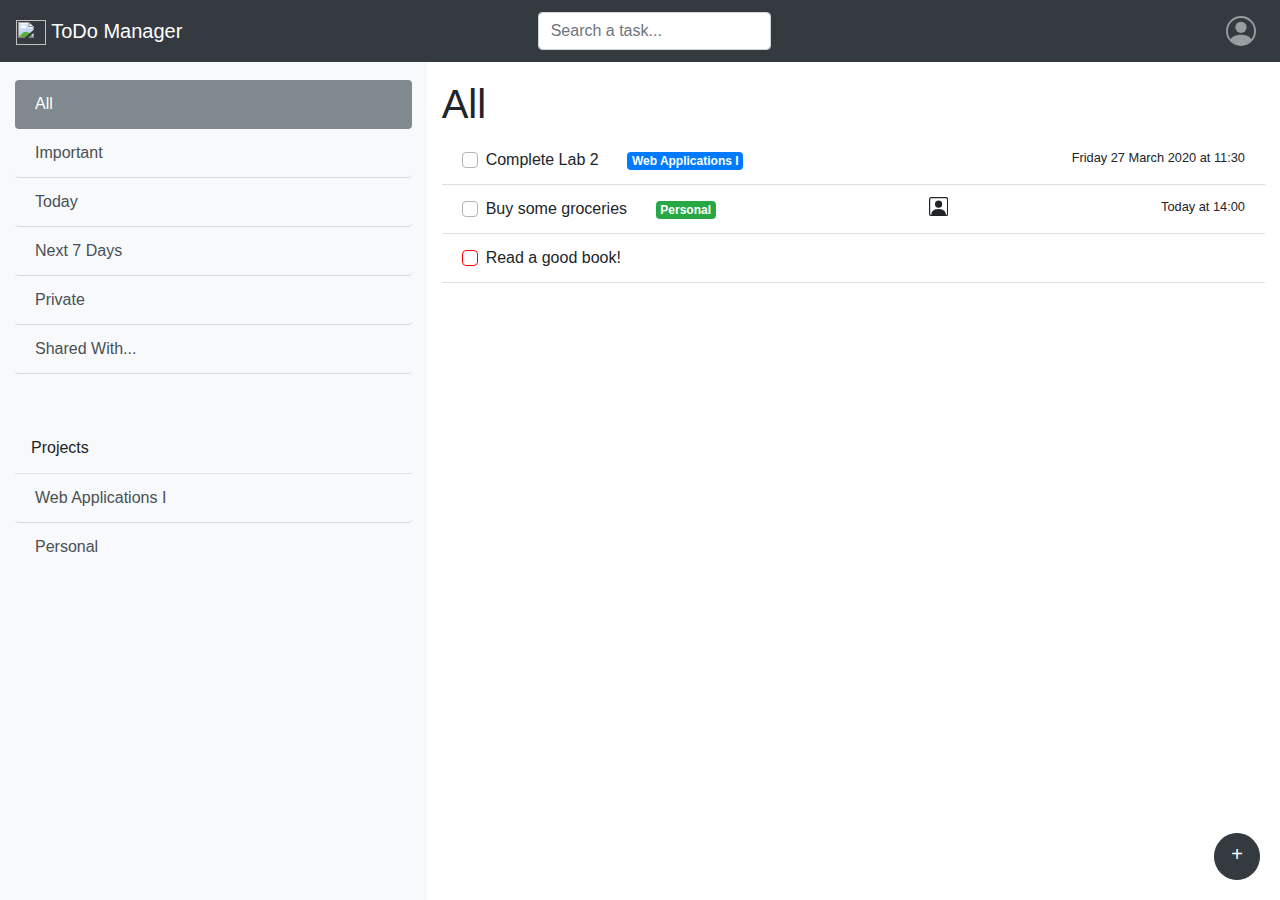
==== todo.html @ 1a45a7cb "first testing with bootstrap" ====
<!doctype html>
<html lang="en">
  <head>
    <!-- Required meta tags -->
    <meta charset="utf-8">
    <meta name="viewport" content="width=device-width, initial-scale=1, shrink-to-fit=no">

    <!-- Bootstrap CSS -->
    <link rel="stylesheet" href="https://stackpath.bootstrapcdn.com/bootstrap/4.4.1/css/bootstrap.min.css" integrity="sha384-Vkoo8x4CGsO3+Hhxv8T/Q5PaXtkKtu6ug5TOeNV6gBiFeWPGFN9MuhOf23Q9Ifjh" crossorigin="anonymous">

    <title>ToDo Manager</title>

    <!-- Custom CSS for this document -->
    <link href="todostyle.css" rel="stylesheet">
  </head>
  <body>

    <!-- Navbar -->
    <nav class="navbar navbar-dark navbar-expand-sm bg-dark fixed-top">
      <!-- Toggle the left sidebar -->
      <button class="navbar-toggler" type="button" data-toggle="collapse" data-target="#left-sidebar" aria-controls="left-sidebar" aria-expanded="false" aria-label="Toggle sidebar">
        <span class="navbar-toggler-icon"></span>
      </button>
      <!-- Logo and title -->
      <a class="navbar-brand" href="todo.html">
        <img src="https://www.iconsdb.com/icons/preview/white/list-ingredients-xxl.png" width="30" height="25">
        ToDo Manager
      </a>
      
      <!-- Search form -->
      <form class="form-inline my-2 my-lg-0 mx-auto d-none d-sm-block" action="#" role="search" aria-label="Quick search">
        <input class="form-control mr-sm-2" type="search" placeholder="Search a task..." aria-label="Search query">
      </form>

      <!-- Link to the user profile -->
      <div class="navbar-nav ml-md-auto">
        <a class="nav-item nav-link" href="#">
          <svg class="bi bi-people-circle" width="30" height="30" viewBox="0 0 16 16" fill="currentColor" xmlns="http://www.w3.org/2000/svg">
            <path d="M13.468 12.37C12.758 11.226 11.195 10 8 10s-4.757 1.225-5.468 2.37A6.987 6.987 0 008 15a6.987 6.987 0 005.468-2.63z"/>
            <path fill-rule="evenodd" d="M8 9a3 3 0 100-6 3 3 0 000 6z" clip-rule="evenodd"/>
            <path fill-rule="evenodd" d="M8 1a7 7 0 100 14A7 7 0 008 1zM0 8a8 8 0 1116 0A8 8 0 010 8z" clip-rule="evenodd"/>
          </svg>
        </a>
      </div>
    
    </nav>

    <!-- Content of the page -->
    <div class="container-fluid">
      <div class="row vheight-100">
        <!-- Left sidebar -->
        <aside class="collapse d-sm-block col-sm-4 col-12 bg-light below-nav" id="left-sidebar">
          <div class="list-group list-group-flush">
            <a href="#" class="list-group-item list-group-item-action active rounded">All</a>
            <a href="#" class="list-group-item list-group-item-action rounded">Important</a>
            <a href="#" class="list-group-item list-group-item-action rounded">Today</a>
            <a href="#" class="list-group-item list-group-item-action rounded">Next 7 Days</a>
            <a href="#" class="list-group-item list-group-item-action rounded">Private</a>
            <a href="#" class="list-group-item list-group-item-action rounded">Shared With...</a>
          </div>

          <div class="my-5">
            <h6 class="border-bottom border-gray p-3 mb-0">Projects</h6>
            <div class="list-group list-group-flush">
              <a href="#" class="list-group-item list-group-item-action rounded">Web Applications I</a>
              <a href="#" class="list-group-item list-group-item-action rounded">Personal</a>
            </div>
          </div>
        </aside>

        <!-- Main content -->
        <main class="col-sm-8 col-12 below-nav">
          <h1>All</h1>

          <!-- List of tasks -->
          <ul class="list-group list-group-flush">
            <li class="list-group-item">
              <div class="d-flex w-100 justify-content-between">
                <div class="custom-control custom-checkbox">
                  <input type="checkbox" class="custom-control-input" id="check-t1">
                  <label class="custom-control-label" for="check-t1">Complete Lab 2</label>
                  <span class="badge badge-primary ml-4">Web Applications I</span>
                </div>
                <small>Friday 27 March 2020 at 11:30</small>
              </div>
            </li>
            <li class="list-group-item">
              <div class="d-flex w-100 justify-content-between">
                <div class="custom-control custom-checkbox">
                  <input type="checkbox" class="custom-control-input" id="check-t2">
                  <label class="custom-control-label" for="check-t2">Buy some groceries</label>
                  <span class="badge badge-success ml-4">Personal</span>
                </div>
                <svg class="bi bi-person-square" width="1.2em" height="1.2em" viewBox="0 0 16 16" fill="currentColor" xmlns="http://www.w3.org/2000/svg">
                  <path fill-rule="evenodd" d="M14 1H2a1 1 0 00-1 1v12a1 1 0 001 1h12a1 1 0 001-1V2a1 1 0 00-1-1zM2 0a2 2 0 00-2 2v12a2 2 0 002 2h12a2 2 0 002-2V2a2 2 0 00-2-2H2z" clip-rule="evenodd"/>
                  <path fill-rule="evenodd" d="M2 15v-1c0-1 1-4 6-4s6 3 6 4v1H2zm6-6a3 3 0 100-6 3 3 0 000 6z" clip-rule="evenodd"/>
                </svg>
                <small>Today at 14:00</small>
              </div>
            </li>
            <li class="list-group-item">
              <div class="d-flex w-100 justify-content-between">
                <div class="custom-control custom-checkbox">
                  <input type="checkbox" class="custom-control-input important" id="check-t3">
                  <label class="custom-control-label" for="check-t3">Read a good book!</label>
                </div>
              </div>
            </li>
          </ul>

          <!-- Add a new task... -->
          <button type="button" class="btn btn-lg btn-dark fixed-right-bottom">&#43;</button>

        </main>
      </div>
    </div>

    <!-- JavaScript -->
    <!-- jQuery first, then Popper.js, then Bootstrap JS -->
    <script src="https://code.jquery.com/jquery-3.4.1.slim.min.js" integrity="sha384-J6qa4849blE2+poT4WnyKhv5vZF5SrPo0iEjwBvKU7imGFAV0wwj1yYfoRSJoZ+n" crossorigin="anonymous"></script>
    <script src="https://cdn.jsdelivr.net/npm/popper.js@1.16.0/dist/umd/popper.min.js" integrity="sha384-Q6E9RHvbIyZFJoft+2mJbHaEWldlvI9IOYy5n3zV9zzTtmI3UksdQRVvoxMfooAo" crossorigin="anonymous"></script>
    <script src="https://stackpath.bootstrapcdn.com/bootstrap/4.4.1/js/bootstrap.min.js" integrity="sha384-wfSDF2E50Y2D1uUdj0O3uMBJnjuUD4Ih7YwaYd1iqfktj0Uod8GCExl3Og8ifwB6" crossorigin="anonymous"></script>

  </body>
</html>
---- todostyle.css ----
/* Global */
.vheight-100 {
    min-height: 100vh;
}

.below-nav {
    padding-top: 5rem;
}

.form-inline{
    margin-right: 100px !important;
}

/* Filters and projects */
.list-group-item {
    background-color: transparent;
}

.list-group-item.active {
    background-color: #80898d;
    border-color:transparent;
}

.list-group-item-action:hover {
    background-color: #ffffff;
    color: rgb(105, 105, 105);
}

.projects-title {
    margin-top: 2rem;
}

/* Checkbox for important tasks */
.custom-checkbox .custom-control-input.important~.custom-control-label::before{
    border-color: red;
}

.custom-checkbox .custom-control-input.important:checked~.custom-control-label::before{
    background-color: red;
  }

.custom-checkbox .custom-control-input.important:focus~.custom-control-label::before{
    box-shadow:  0 0 0 0.2rem rgb(255, 148, 148);
}

/* Add task button */
.fixed-right-bottom {
    position: absolute;
    right: 0;
    bottom: 0;
    z-index: 1030;
    padding-top:5px;
    padding-bottom: 10px;
    margin: 20px;
    border-radius: 50%;
}
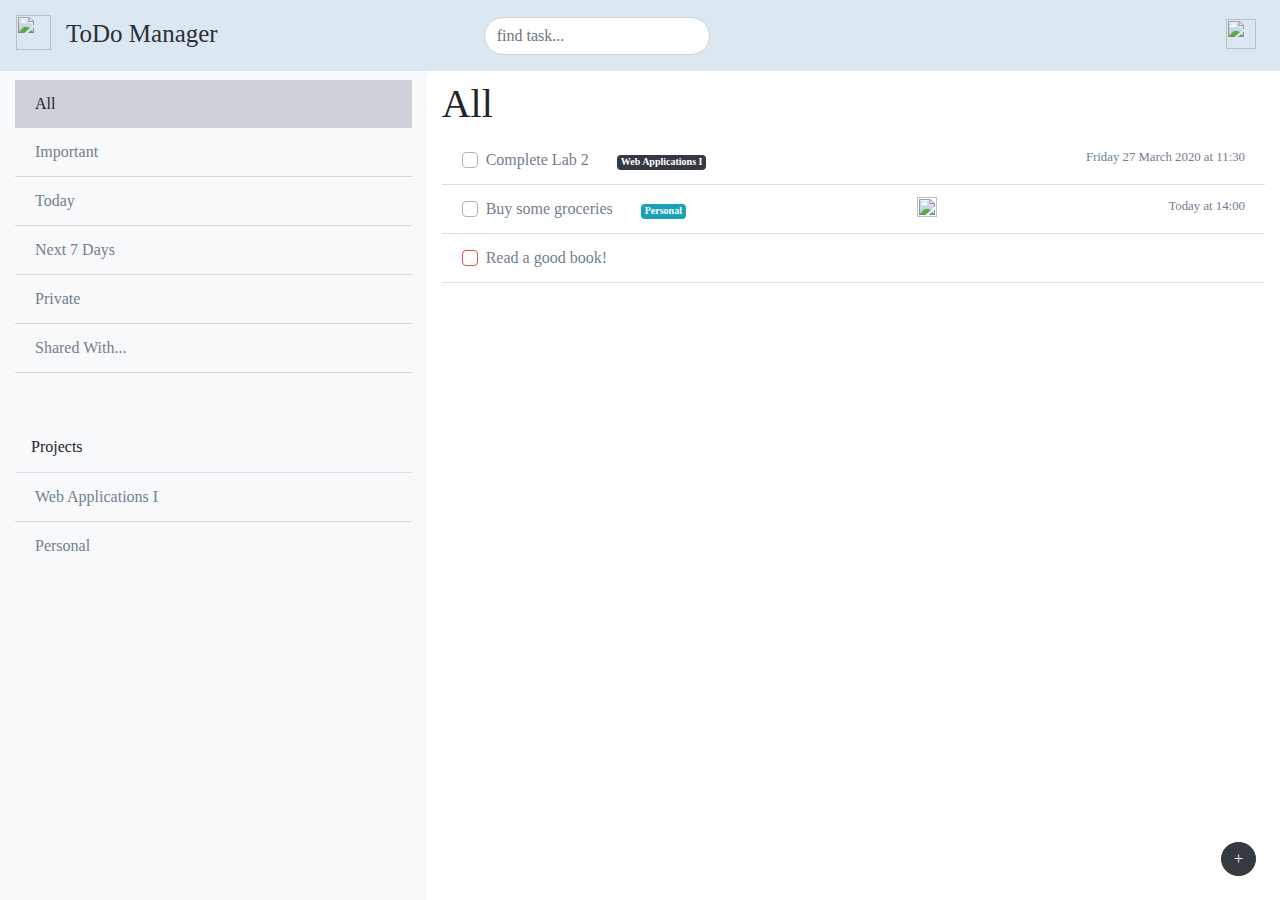
==== commit f1d2289c: "new version of both html and css" ====
--- a/todo.html
+++ b/todo.html
@@ -8,78 +8,65 @@
     <!-- Bootstrap CSS -->
     <link rel="stylesheet" href="https://stackpath.bootstrapcdn.com/bootstrap/4.4.1/css/bootstrap.min.css" integrity="sha384-Vkoo8x4CGsO3+Hhxv8T/Q5PaXtkKtu6ug5TOeNV6gBiFeWPGFN9MuhOf23Q9Ifjh" crossorigin="anonymous">
 
+    <!-- Custom CSS -->
+    <link rel="stylesheet" href="todostyle.css">
+
     <title>ToDo Manager</title>
-
-    <!-- Custom CSS for this document -->
-    <link href="todostyle.css" rel="stylesheet">
   </head>
   <body>
 
-    <!-- Navbar -->
-    <nav class="navbar navbar-dark navbar-expand-sm bg-dark fixed-top">
-      <!-- Toggle the left sidebar -->
-      <button class="navbar-toggler" type="button" data-toggle="collapse" data-target="#left-sidebar" aria-controls="left-sidebar" aria-expanded="false" aria-label="Toggle sidebar">
+    <!--Navbar-->
+    <nav class="navbar navbar-expand-sm navbar-light bg-light fixed-top">
+      <button class="navbar-toggler" type="button" data-toggle="collapse" data-target="#sidebar" aria-controls="left-sidebar" aria-expanded="false" aria-label="Toggle sidebar">
         <span class="navbar-toggler-icon"></span>
       </button>
-      <!-- Logo and title -->
       <a class="navbar-brand" href="todo.html">
-        <img src="https://www.iconsdb.com/icons/preview/white/list-ingredients-xxl.png" width="30" height="25">
-        ToDo Manager
-      </a>
-      
-      <!-- Search form -->
-      <form class="form-inline my-2 my-lg-0 mx-auto d-none d-sm-block" action="#" role="search" aria-label="Quick search">
-        <input class="form-control mr-sm-2" type="search" placeholder="Search a task..." aria-label="Search query">
+        <img src="https://image.flaticon.com/icons/svg/2490/2490525.svg" width="35" height="35" id="TodoIcon" class="d-inline-block align-top" alt="">ToDo Manager</a>
+      <form class="form-inline mx-auto my-2 my-lg-0 d-none d-sm-block">
+        <input class="form-control mr-sm-2" type="search" placeholder="find task..." aria-label="Search">
       </form>
-
-      <!-- Link to the user profile -->
       <div class="navbar-nav ml-md-auto">
-        <a class="nav-item nav-link" href="#">
-          <svg class="bi bi-people-circle" width="30" height="30" viewBox="0 0 16 16" fill="currentColor" xmlns="http://www.w3.org/2000/svg">
-            <path d="M13.468 12.37C12.758 11.226 11.195 10 8 10s-4.757 1.225-5.468 2.37A6.987 6.987 0 008 15a6.987 6.987 0 005.468-2.63z"/>
-            <path fill-rule="evenodd" d="M8 9a3 3 0 100-6 3 3 0 000 6z" clip-rule="evenodd"/>
-            <path fill-rule="evenodd" d="M8 1a7 7 0 100 14A7 7 0 008 1zM0 8a8 8 0 1116 0A8 8 0 010 8z" clip-rule="evenodd"/>
-          </svg>
+        <a class="nav-item nav-link" href="todo.html">
+        <img src="https://image.flaticon.com/icons/svg/1077/1077063.svg" width="30" height="30" class="d-inline-block align-top" alt="">
         </a>
       </div>
-    
     </nav>
 
-    <!-- Content of the page -->
+    
     <div class="container-fluid">
-      <div class="row vheight-100">
-        <!-- Left sidebar -->
-        <aside class="collapse d-sm-block col-sm-4 col-12 bg-light below-nav" id="left-sidebar">
+      <div class="row vheight">
+
+        <!--Sidebar-->
+        <aside class="collapse d-sm-block col-sm-4 col-12 bg-light below" id="sidebar">
           <div class="list-group list-group-flush">
-            <a href="#" class="list-group-item list-group-item-action active rounded">All</a>
-            <a href="#" class="list-group-item list-group-item-action rounded">Important</a>
-            <a href="#" class="list-group-item list-group-item-action rounded">Today</a>
-            <a href="#" class="list-group-item list-group-item-action rounded">Next 7 Days</a>
-            <a href="#" class="list-group-item list-group-item-action rounded">Private</a>
-            <a href="#" class="list-group-item list-group-item-action rounded">Shared With...</a>
+            <a href="#" class="list-group-item list-group-item-action active">All</a>
+            <a href="#" class="list-group-item list-group-item-action">Important</a>
+            <a href="#" class="list-group-item list-group-item-action">Today</a>
+            <a href="#" class="list-group-item list-group-item-action">Next 7 Days</a>
+            <a href="#" class="list-group-item list-group-item-action">Private</a>
+            <a href="#" class="list-group-item list-group-item-action">Shared With...</a>
           </div>
-
           <div class="my-5">
             <h6 class="border-bottom border-gray p-3 mb-0">Projects</h6>
             <div class="list-group list-group-flush">
-              <a href="#" class="list-group-item list-group-item-action rounded">Web Applications I</a>
-              <a href="#" class="list-group-item list-group-item-action rounded">Personal</a>
+              <a href="#" class="list-group-item list-group-item-action">Web Applications I</a>
+              <a href="#" class="list-group-item list-group-item-action">Personal</a>
             </div>
           </div>
         </aside>
 
-        <!-- Main content -->
-        <main class="col-sm-8 col-12 below-nav">
+        <!--Main Content-->
+        <main class="col-sm-8 col-12 below">
           <h1>All</h1>
 
-          <!-- List of tasks -->
+          <!--Task list-->
           <ul class="list-group list-group-flush">
             <li class="list-group-item">
               <div class="d-flex w-100 justify-content-between">
                 <div class="custom-control custom-checkbox">
-                  <input type="checkbox" class="custom-control-input" id="check-t1">
-                  <label class="custom-control-label" for="check-t1">Complete Lab 2</label>
-                  <span class="badge badge-primary ml-4">Web Applications I</span>
+                  <input type="checkbox" class="custom-control-input" id="task1">
+                  <label class="custom-control-label" for="task1">Complete Lab 2</label>
+                  <span class="badge badge-dark ml-4">Web Applications I</span>
                 </div>
                 <small>Friday 27 March 2020 at 11:30</small>
               </div>
@@ -87,39 +74,37 @@
             <li class="list-group-item">
               <div class="d-flex w-100 justify-content-between">
                 <div class="custom-control custom-checkbox">
-                  <input type="checkbox" class="custom-control-input" id="check-t2">
-                  <label class="custom-control-label" for="check-t2">Buy some groceries</label>
-                  <span class="badge badge-success ml-4">Personal</span>
+                  <input type="checkbox" class="custom-control-input" id="task2">
+                  <label class="custom-control-label" for="task2">Buy some groceries</label>
+                  <span class="badge badge-info ml-4">Personal</span>
                 </div>
-                <svg class="bi bi-person-square" width="1.2em" height="1.2em" viewBox="0 0 16 16" fill="currentColor" xmlns="http://www.w3.org/2000/svg">
-                  <path fill-rule="evenodd" d="M14 1H2a1 1 0 00-1 1v12a1 1 0 001 1h12a1 1 0 001-1V2a1 1 0 00-1-1zM2 0a2 2 0 00-2 2v12a2 2 0 002 2h12a2 2 0 002-2V2a2 2 0 00-2-2H2z" clip-rule="evenodd"/>
-                  <path fill-rule="evenodd" d="M2 15v-1c0-1 1-4 6-4s6 3 6 4v1H2zm6-6a3 3 0 100-6 3 3 0 000 6z" clip-rule="evenodd"/>
-                </svg>
+                <img src="https://image.flaticon.com/icons/svg/1621/1621561.svg" width="20" height="20">
                 <small>Today at 14:00</small>
               </div>
             </li>
             <li class="list-group-item">
               <div class="d-flex w-100 justify-content-between">
                 <div class="custom-control custom-checkbox">
-                  <input type="checkbox" class="custom-control-input important" id="check-t3">
-                  <label class="custom-control-label" for="check-t3">Read a good book!</label>
+                  <input type="checkbox" class="custom-control-input important" id="task3">
+                  <label class="custom-control-label" for="task3">Read a good book!</label>
                 </div>
               </div>
             </li>
           </ul>
 
-          <!-- Add a new task... -->
-          <button type="button" class="btn btn-lg btn-dark fixed-right-bottom">&#43;</button>
+          <!-- New task button -->
+          <button type="button" class="btn btn-dark" id="bottomBtn">+</button>
 
         </main>
       </div>
     </div>
 
-    <!-- JavaScript -->
+
+
+    <!-- Optional JavaScript -->
     <!-- jQuery first, then Popper.js, then Bootstrap JS -->
     <script src="https://code.jquery.com/jquery-3.4.1.slim.min.js" integrity="sha384-J6qa4849blE2+poT4WnyKhv5vZF5SrPo0iEjwBvKU7imGFAV0wwj1yYfoRSJoZ+n" crossorigin="anonymous"></script>
     <script src="https://cdn.jsdelivr.net/npm/popper.js@1.16.0/dist/umd/popper.min.js" integrity="sha384-Q6E9RHvbIyZFJoft+2mJbHaEWldlvI9IOYy5n3zV9zzTtmI3UksdQRVvoxMfooAo" crossorigin="anonymous"></script>
     <script src="https://stackpath.bootstrapcdn.com/bootstrap/4.4.1/js/bootstrap.min.js" integrity="sha384-wfSDF2E50Y2D1uUdj0O3uMBJnjuUD4Ih7YwaYd1iqfktj0Uod8GCExl3Og8ifwB6" crossorigin="anonymous"></script>
-
   </body>
 </html>--- a/todostyle.css
+++ b/todostyle.css
@@ -1,56 +1,83 @@
-/* Global */
-.vheight-100 {
+.vheight{
     min-height: 100vh;
 }
 
-.below-nav {
-    padding-top: 5rem;
+.below{
+    padding-top:5rem;
 }
 
-.form-inline{
-    margin-right: 100px !important;
+#TodoIcon{
+    margin-right: 15px;
 }
 
-/* Filters and projects */
-.list-group-item {
-    background-color: transparent;
+.navbar-brand{
+    font-family: 'Raleway' !important;
+    font-weight: 500;
+    font-size: 25px !important;
+    color: rgb(44, 48, 53) !important;
 }
 
-.list-group-item.active {
-    background-color: #80898d;
-    border-color:transparent;
+.navbar-light{
+    background-color: rgb(220, 232, 241) !important; 
+    padding-top: 10px;
+    padding-bottom: 13px;
+    margin-bottom: 15px;
 }
 
-.list-group-item-action:hover {
-    background-color: #ffffff;
-    color: rgb(105, 105, 105);
+input.form-control{
+    margin-top: 5px;
+    font-family: 'Raleway' !important;
+    border-radius: 20px;
 }
 
-.projects-title {
-    margin-top: 2rem;
+h1,h6{
+    font-family: "Raleway";
 }
 
-/* Checkbox for important tasks */
+.list-group-item{
+    background-color: transparent;
+    color: slategray;
+    font-family: "Raleway";
+}
+
+.list-group-item.active{
+    background-color: #cdd1da;
+    border: none;
+    color: rgb(28, 32, 36);
+}
+
+.list-group-item:active{
+    background-color: rgb(229, 234, 245);
+}
+
+.list-group-item-action:hover{
+    background-color: whitesmoke;
+}
+
+.badge{
+    font-family: "Arial Nova";
+    font-size: 10px;
+}
+
 .custom-checkbox .custom-control-input.important~.custom-control-label::before{
-    border-color: red;
+    border-color: rgb(221, 80, 80);
 }
 
 .custom-checkbox .custom-control-input.important:checked~.custom-control-label::before{
-    background-color: red;
+    background-color: rgb(221, 80, 80);
   }
 
 .custom-checkbox .custom-control-input.important:focus~.custom-control-label::before{
     box-shadow:  0 0 0 0.2rem rgb(255, 148, 148);
 }
 
-/* Add task button */
-.fixed-right-bottom {
+#bottomBtn{
     position: absolute;
     right: 0;
     bottom: 0;
     z-index: 1030;
-    padding-top:5px;
-    padding-bottom: 10px;
-    margin: 20px;
+    padding: 4px 9pt 4px 9pt;
+    margin: 0 1.5rem 1.5rem 0;
     border-radius: 50%;
+    font-family: "Google Sans";
 }